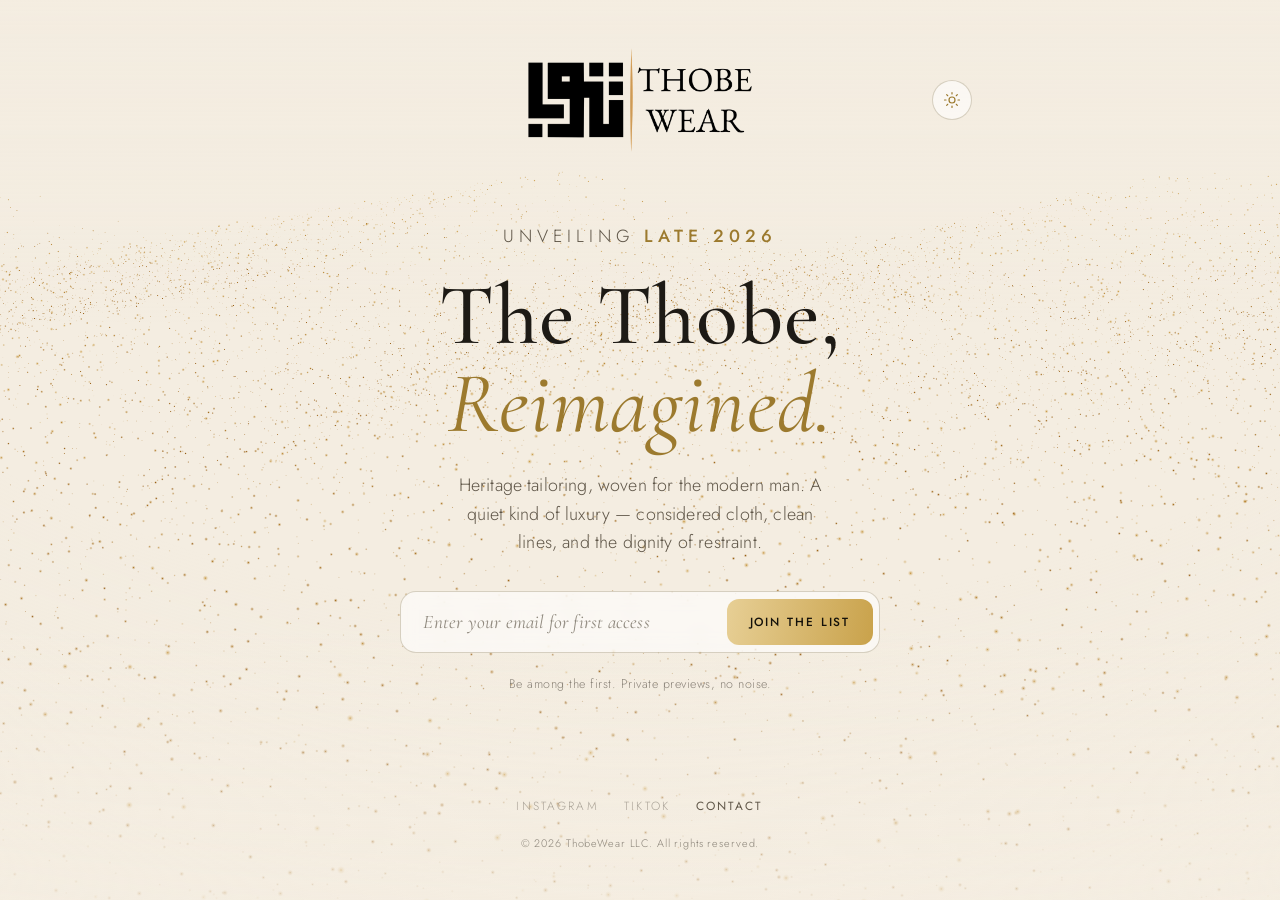
==== index.html @ e3afbf92 "Replace mailto Contact with in-page contact modal Contact now opens an on-site <dialog> (native focu" ====
<!DOCTYPE html>
<html lang="en">
<head>
  <meta charset="UTF-8" />
  <meta name="viewport" content="width=device-width, initial-scale=1.0" />
  <meta name="theme-color" content="#0a0a0a" />

  <title>ThobeWear — Modern Heritage, Tailored in Silence</title>
  <meta name="description" content="ThobeWear is a luxury modest-menswear house redefining the thobe. A new standard in quiet luxury arrives soon. Join the private list." />

  <!-- Open Graph / social preview -->
  <meta property="og:type" content="website" />
  <meta property="og:title" content="ThobeWear — Coming Soon" />
  <meta property="og:description" content="Luxury redefined for the modern man. The thobe, reimagined. Join the private list." />
  <meta property="og:image" content="og-image.jpg" />
  <meta name="twitter:card" content="summary_large_image" />

  <link rel="icon" type="image/png" href="assets/favicon.png?v=3" />

  <link rel="preconnect" href="https://fonts.googleapis.com" />
  <link rel="preconnect" href="https://fonts.gstatic.com" crossorigin />
  <link href="https://fonts.googleapis.com/css2?family=Cormorant+Garamond:ital,wght@0,400;0,500;0,600;1,400&family=Jost:wght@300;400;500&display=swap" rel="stylesheet" />

  <link rel="stylesheet" href="styles.css?v=25" />

  <!-- Set theme before first paint to avoid a flash of the wrong mode -->
  <script>
    (function () {
      try {
        var t = localStorage.getItem("tw_theme");
        if (!t) t = window.matchMedia("(prefers-color-scheme: light)").matches ? "light" : "dark";
        document.documentElement.setAttribute("data-theme", t);
      } catch (e) {
        document.documentElement.setAttribute("data-theme", "dark");
      }
    })();
  </script>

  <!-- Three.js, vendored locally (no third-party CDN dependency) -->
  <script type="importmap">
    {
      "imports": {
        "three": "./assets/three.module.js"
      }
    }
  </script>
</head>
<body>
  <!-- Animated Three.js backdrop -->
  <canvas id="scene" aria-hidden="true"></canvas>
  <div class="vignette" aria-hidden="true"></div>

  <main class="stage">
    <header class="topbar">
      <div class="brand">
        <!-- Logo image swaps with theme; a masked sheen sweeps across it.
             Falls back to the text lockup until the PNGs are in /assets -->
        <span class="brand__logo-wrap">
          <img
            class="brand__logo"
            id="brandLogo"
            src="assets/logo-dark.png"
            alt="ThobeWear"
            onerror="this.classList.add('is-missing'); this.closest('.brand__logo-wrap').classList.add('is-missing'); document.getElementById('brandText').classList.add('is-shown');"
          />
        </span>
        <span class="brand__text" id="brandText">
          <span class="brand__mark">TW</span>
          <span class="brand__name">ThobeWear</span>
        </span>
      </div>

      <button class="theme-toggle" id="themeToggle" type="button"
              aria-label="Switch between light and dark mode" title="Toggle theme">
        <!-- moon (shown in dark mode) -->
        <svg class="icon-moon" width="18" height="18" viewBox="0 0 24 24" fill="none"
             stroke="currentColor" stroke-width="1.6" stroke-linecap="round" stroke-linejoin="round" aria-hidden="true">
          <path d="M21 12.8A9 9 0 1 1 11.2 3a7 7 0 0 0 9.8 9.8z" />
        </svg>
        <!-- sun (shown in light mode) -->
        <svg class="icon-sun" width="18" height="18" viewBox="0 0 24 24" fill="none"
             stroke="currentColor" stroke-width="1.6" stroke-linecap="round" stroke-linejoin="round" aria-hidden="true">
          <circle cx="12" cy="12" r="4" />
          <path d="M12 2v2M12 20v2M4.9 4.9l1.4 1.4M17.7 17.7l1.4 1.4M2 12h2M20 12h2M4.9 19.1l1.4-1.4M17.7 6.3l1.4-1.4" />
        </svg>
      </button>
    </header>

    <section class="hero">
      <p class="eyebrow">Unveiling <span class="glare-text">Late 2026</span></p>

      <h1 class="headline">
        The Thobe,<br />
        <em class="glare-text">Reimagined.</em>
      </h1>

      <p class="subhead">
        Heritage tailoring, woven for the modern man. A quiet kind of luxury —
        considered cloth, clean lines, and the dignity of restraint.
      </p>

      <!-- Pre-launch signup -->
      <form class="signup" id="signup" novalidate>
        <label class="visually-hidden" for="email">Email address</label>
        <input
          id="email"
          name="email"
          type="email"
          inputmode="email"
          autocomplete="email"
          placeholder="Enter your email for first access"
          required
        />
        <!-- Honeypot: hidden from people, irresistible to bots. If filled,
             the submit is treated as spam and never reaches Kit. -->
        <div class="hp" aria-hidden="true">
          <label for="company">Company</label>
          <input id="company" name="company" type="text" tabindex="-1" autocomplete="off" />
        </div>
        <button type="submit">
          <span>Join the List</span>
        </button>
      </form>
      <p class="signup__note" id="formNote" role="status">
        Be among the first. Private previews, no noise.
      </p>
    </section>

    <footer class="footer">
      <nav class="social" aria-label="Social links">
        <!-- Inert until the accounts exist. To activate, swap each <span>
             for: <a href="https://instagram.com/HANDLE" target="_blank" rel="noopener">Instagram</a> -->
        <span class="social-soon" title="Coming soon">Instagram</span>
        <span class="social-soon" title="Coming soon">TikTok</span>
        <button type="button" class="social-link" id="contactOpen">Contact</button>
      </nav>
      <p class="copy">© <span data-year>2026</span> ThobeWear LLC. All rights reserved.</p>
    </footer>
  </main>

  <!-- Contact dialog: native <dialog> = built-in focus trap + ESC to close.
       Submits via JS (no redirect); stays on the page. -->
  <dialog id="contactDialog" class="modal" aria-labelledby="contactTitle">
    <button type="button" class="modal__close" id="contactClose" aria-label="Close">&times;</button>

    <form id="contactForm" class="modal__panel" novalidate>
      <h2 id="contactTitle" class="modal__title">Get in touch</h2>
      <p class="modal__sub">Questions, press, partnerships — tell us what's on your mind and we'll reply by email.</p>

      <label class="field">
        <span class="field__label">Full name</span>
        <input id="cName" name="name" type="text" autocomplete="name" required />
      </label>
      <label class="field">
        <span class="field__label">Email</span>
        <input id="cEmail" name="email" type="email" inputmode="email" autocomplete="email" required />
      </label>
      <label class="field">
        <span class="field__label">Message</span>
        <textarea id="cMessage" name="message" rows="4" required></textarea>
      </label>

      <!-- Honeypot: hidden from people, filled by bots -> dropped. -->
      <div class="hp" aria-hidden="true">
        <label for="cCompany">Company</label>
        <input id="cCompany" name="company" type="text" tabindex="-1" autocomplete="off" />
      </div>

      <p class="modal__note" id="contactNote" role="status"></p>

      <div class="modal__actions">
        <button type="button" class="btn-ghost" id="contactCancel">Cancel</button>
        <button type="submit" class="btn-gold" id="contactSubmit">Send message</button>
      </div>
    </form>

    <div class="modal__done" id="contactDone" hidden>
      <span class="signup-done__check" aria-hidden="true">
        <svg viewBox="0 0 24 24" fill="none" stroke="currentColor"
             stroke-width="3" stroke-linecap="round" stroke-linejoin="round">
          <path d="M20 6L9 17l-5-5" />
        </svg>
      </span>
      <p class="modal__title">Message sent.</p>
      <p class="modal__sub">Thank you for reaching out. We'll be in touch by email soon.</p>
      <div class="modal__actions modal__actions--center">
        <button type="button" class="btn-gold" id="contactDoneClose">Close</button>
      </div>
    </div>
  </dialog>

  <script type="module" src="main.js?v=25"></script>
</body>
</html>
---- styles.css ----
/* =========================================================
   ThobeWear — Pre-Launch Landing
   Design language: quiet luxury, modest heritage
   Now with light + dark modes (data-theme on <html>)
   --------------------------------------------------------- */

:root {
  /* Brand constants (same gold in both themes) */
  --champagne:    #c9a24b;   /* signature gold */
  --champagne-2:  #e7cf95;   /* gold highlight */
  --champagne-deep:#9c7a2e;  /* deep gold (for light-bg contrast) */

  --maxw: 760px;
  --ease: cubic-bezier(0.22, 1, 0.36, 1);
  --shine-duration: 6s;   /* shared by the logo + "Reimagined" glares */
}

/* ---- DARK theme (default, luxury ground) ---------------- */
:root[data-theme="dark"] {
  --bg:        #0a0a0b;
  --bg-three:  0x0a0a0b;                 /* hex int for Three.js fog */
  --surface:   rgba(20, 20, 22, 0.55);
  --border:    rgba(203, 185, 163, 0.22);
  --border-strong: rgba(201, 162, 75, 0.6);
  --text:      #f5efe6;
  --text-soft: #cbb9a3;
  --muted:     #8a8378;
  --accent:    var(--champagne);
  --accent-2:  var(--champagne-2);
  --logo-mask: url("assets/logo-dark.png");
  --glare-hi:  #fff6df;   /* white-gold highlight pops on black */
}

/* ---- LIGHT theme (warm gallery ivory) ------------------- */
:root[data-theme="light"] {
  --bg:        #f4ede1;
  --bg-three:  0xf4ede1;
  --surface:   rgba(255, 255, 255, 0.6);
  --border:    rgba(120, 100, 60, 0.28);
  --border-strong: rgba(156, 122, 46, 0.65);
  --text:      #1d1a15;
  --text-soft: #5f5648;
  --muted:     #8a8378;
  --accent:    var(--champagne-deep);
  --accent-2:  var(--champagne);
  --logo-mask: url("assets/logo-light.png");
  --glare-hi:  #e8c25c;   /* bright gold (not white) stays legible on cream */
}

* { box-sizing: border-box; margin: 0; padding: 0; }

html { -webkit-text-size-adjust: 100%; }

body {
  min-height: 100svh;
  background: var(--bg);
  color: var(--text);
  font-family: "Jost", system-ui, -apple-system, sans-serif;
  font-weight: 300;
  line-height: 1.6;
  letter-spacing: 0.01em;
  overflow-x: hidden;
  -webkit-font-smoothing: antialiased;
  text-rendering: optimizeLegibility;
  transition: background-color 0.6s var(--ease), color 0.6s var(--ease);
}

/* --- Three.js canvas + vignette ------------------------- */
#scene {
  position: fixed;
  inset: 0;
  width: 100%;
  height: 100%;
  z-index: 0;
  display: block;
}

.vignette {
  position: fixed;
  inset: 0;
  z-index: 1;
  pointer-events: none;
  transition: opacity 0.6s var(--ease);
}
:root[data-theme="dark"] .vignette {
  background:
    radial-gradient(120% 90% at 50% 18%, transparent 35%, rgba(10,10,11,0.55) 78%, rgba(10,10,11,0.92) 100%),
    linear-gradient(180deg, rgba(10,10,11,0.35) 0%, transparent 30%, transparent 60%, rgba(10,10,11,0.85) 100%);
}
:root[data-theme="light"] .vignette {
  background:
    radial-gradient(125% 95% at 50% 16%, transparent 55%, rgba(244,237,225,0.32) 85%, rgba(244,237,225,0.7) 100%),
    linear-gradient(180deg, rgba(244,237,225,0.28) 0%, transparent 36%, transparent 70%, rgba(244,237,225,0.62) 100%);
}

/* --- Layout --------------------------------------------- */
.stage {
  position: relative;
  z-index: 2;
  min-height: 100svh;
  max-width: var(--maxw);
  margin: 0 auto;
  padding: clamp(1.75rem, 5vw, 3rem);
  display: flex;
  flex-direction: column;
  text-align: center;
}

/* --- Top bar (brand + theme toggle) --------------------- */
/* 3-column grid keeps the logo centered while the toggle stays right */
.topbar {
  display: grid;
  grid-template-columns: 1fr auto 1fr;
  align-items: center;
  gap: 1rem;
  animation: rise 1s var(--ease) both;
}

.brand {
  grid-column: 2;
  justify-self: center;
  display: flex;
  align-items: center;
  gap: 0.7rem;
  min-height: 96px;
}
.brand__logo-wrap {
  position: relative;
  display: inline-block;
  line-height: 0;
}
.brand__logo {
  height: clamp(74px, 11vw, 104px);
  width: auto;
  max-width: 340px;
  object-fit: contain;
  display: block;
}
.brand__logo.is-missing { display: none; }
.brand__logo-wrap.is-missing::after { display: none; }

/* metallic sheen that periodically sweeps across the logo artwork.
   Dark mode: white artwork → a GOLD band with multiply reads as a
   gold shimmer travelling across the wordmark. */
.brand__logo-wrap::after {
  content: "";
  position: absolute;
  inset: 0;
  pointer-events: none;
  background: linear-gradient(
    90deg,
    transparent 36%,
    rgba(176, 132, 40, 0.92) 50%,
    transparent 64%
  );
  background-size: 300% 100%;
  background-repeat: no-repeat;
  -webkit-mask: var(--logo-mask) center / contain no-repeat;
          mask: var(--logo-mask) center / contain no-repeat;
  mix-blend-mode: multiply;
  will-change: background-position;
  animation: glare var(--shine-duration) linear infinite;
}
/* Light mode: black artwork → a warm gold band with screen lifts a
   golden streak out of the dark wordmark. */
:root[data-theme="light"] .brand__logo-wrap::after {
  background: linear-gradient(
    90deg,
    transparent 38%,
    rgba(231, 207, 149, 0.95) 50%,
    transparent 62%
  );
  background-size: 300% 100%;
  background-repeat: no-repeat;
  mix-blend-mode: screen;
}

/* ONE keyframe drives both glares. Identical geometry (300% size, 90deg,
   band centred at 50%) means the highlight crosses each element's centre
   at the exact same fraction of the cycle — synced on every device. */
@keyframes glare {
  0%        { background-position: 150% 50%; }
  88%, 100% { background-position: 0% 50%; }
}

.brand__text { display: none; align-items: center; gap: 0.7rem; }
.brand__text.is-shown { display: flex; }
.brand__mark {
  display: grid;
  place-items: center;
  width: 38px;
  height: 38px;
  border: 1px solid var(--accent);
  color: var(--accent);
  font-family: "Cormorant Garamond", serif;
  font-weight: 600;
  font-size: 1rem;
  letter-spacing: 0.05em;
}
.brand__name {
  font-family: "Jost", sans-serif;
  font-weight: 400;
  letter-spacing: 0.42em;
  text-transform: uppercase;
  font-size: 0.82rem;
  color: var(--text);
  padding-left: 0.42em;
}

/* --- Theme toggle --------------------------------------- */
.theme-toggle {
  grid-column: 3;
  justify-self: end;
  flex: none;
  display: grid;
  place-items: center;
  width: 40px;
  height: 40px;
  border-radius: 50%;
  cursor: pointer;
  color: var(--accent);
  background: var(--surface);
  border: 1px solid var(--border);
  backdrop-filter: blur(8px);
  -webkit-backdrop-filter: blur(8px);
  transition: color 0.3s var(--ease), border-color 0.3s var(--ease), transform 0.3s var(--ease);
}
.theme-toggle:hover { border-color: var(--border-strong); transform: rotate(12deg); }
.theme-toggle svg { display: block; }
/* show the icon that represents the *current* mode */
:root[data-theme="dark"]  .theme-toggle .icon-sun  { display: none; }
:root[data-theme="light"] .theme-toggle .icon-moon { display: none; }

/* --- Hero ----------------------------------------------- */
.hero {
  flex: 1;
  display: flex;
  flex-direction: column;
  align-items: center;
  justify-content: center;
  gap: 1.4rem;
  padding: 3rem 0;
}

.eyebrow {
  font-size: clamp(0.9rem, 2.1vw, 1.1rem);
  letter-spacing: 0.28em;
  text-transform: uppercase;
  color: var(--text-soft);
  animation: rise 1s var(--ease) 0.1s both;
}
.eyebrow .glare-text { letter-spacing: inherit; font-weight: 500; }

.headline {
  font-family: "Cormorant Garamond", serif;
  font-weight: 500;
  font-size: clamp(2.9rem, 11vw, 5.4rem);
  line-height: 1.02;
  letter-spacing: 0.01em;
  animation: rise 1.1s var(--ease) 0.2s both;
}
.headline em {
  font-style: italic;
  font-weight: 400;
}

/* Reusable gold glare for text. Shares the same @keyframes glare, duration
   and rhythm as the logo, so every glare on the page sweeps in unison.
   A 90deg gradient with uniform gold ends tiles seamlessly; background-size
   300% means one tile is a 150% shift, so the loop never jumps. */
.glare-text {
  display: inline-block;   /* clean box so the tiled gradient seams align */
  /* background-clip:text masks the glyphs to this box; the tight headline
     line-height would otherwise crop italic descenders (the "g" in
     "Reimagined."). Pad the box down and pull it back with a negative margin
     so descenders are painted in full without shifting the layout. */
  padding-bottom: 0.14em;
  margin-bottom: -0.14em;
  background: linear-gradient(
    90deg,
    var(--accent) 0%,
    var(--accent) 43%,
    var(--glare-hi) 50%,
    var(--accent-2) 54%,
    var(--accent) 61%,
    var(--accent) 100%
  );
  background-size: 300% auto;
  -webkit-background-clip: text;
  background-clip: text;
  color: transparent;
  will-change: background-position;
  animation: glare var(--shine-duration) linear infinite;
}

.subhead {
  max-width: 38ch;
  color: var(--text-soft);
  font-size: clamp(1rem, 2.4vw, 1.12rem);
  font-weight: 300;
  animation: rise 1.1s var(--ease) 0.32s both;
}

/* --- Signup form ---------------------------------------- */
.signup {
  margin-top: 0.75rem;
  display: flex;
  gap: 0.5rem;
  width: min(100%, 480px);
  background: var(--surface);
  border: 1px solid var(--border);
  border-radius: 16px;
  padding: 0.4rem;
  backdrop-filter: blur(8px);
  -webkit-backdrop-filter: blur(8px);
  animation: rise 1.1s var(--ease) 0.44s both;
  transition: border-color 0.4s var(--ease), background-color 0.6s var(--ease);
}
.signup:focus-within { border-color: var(--border-strong); }
.signup[hidden] { display: none; } /* class display would otherwise win over [hidden] */

.signup input {
  flex: 1;
  min-width: 0;
  background: transparent;
  border: none;
  outline: none;
  color: var(--text);
  /* softer, less geometric than the body sans — easier on the eyes */
  font-family: "Cormorant Garamond", Georgia, serif;
  font-size: 1.2rem;
  font-weight: 500;
  letter-spacing: 0.01em;
  padding: 0.7rem 1rem;
}
.signup input::placeholder {
  color: var(--muted);
  font-style: italic;
  font-weight: 400;
  opacity: 0.95;
}

.signup button {
  flex: none;
  cursor: pointer;
  border: none;
  border-radius: 12px;
  padding: 0.75rem 1.4rem;
  font-family: "Jost", sans-serif;
  font-weight: 500;
  font-size: 0.74rem;
  letter-spacing: 0.16em;
  text-transform: uppercase;
  color: #14110a;
  background: linear-gradient(100deg, var(--champagne-2), var(--champagne));
  transition: transform 0.3s var(--ease), filter 0.3s var(--ease);
}
.signup button:hover { filter: brightness(1.08); transform: translateY(-1px); }
.signup button:active { transform: translateY(0); }
.signup button:disabled,
.signup input:disabled { opacity: 0.6; cursor: default; pointer-events: none; }

/* Honeypot field: removed from view + the layout, but still in the DOM so
   bots fill it. Not display:none (some bots skip those) — pushed off-screen. */
.hp {
  position: absolute;
  left: -9999px;
  width: 1px;
  height: 1px;
  overflow: hidden;
}
.signup.is-done button { background: var(--text-soft); }

.signup__note {
  font-size: 0.78rem;
  letter-spacing: 0.04em;
  color: var(--muted);
  animation: rise 1.1s var(--ease) 0.54s both;
  min-height: 1.2em;
}
.signup__note.is-success { color: var(--accent); }
.signup__note.is-error   { color: #c9683f; }

/* Prominent post-signup confirmation (replaces the form on success) */
.signup-done {
  width: min(100%, 480px);
  margin-top: 0.75rem;
  display: flex;
  flex-direction: column;
  align-items: center;
  text-align: center;
  gap: 0.7rem;
  padding: 1.7rem 1.5rem;
  background: var(--surface);
  border: 1px solid var(--border-strong);
  border-radius: 16px;
  backdrop-filter: blur(8px);
  -webkit-backdrop-filter: blur(8px);
  box-shadow: 0 18px 50px -28px rgba(201, 162, 75, 0.55);
  animation: doneIn 0.7s var(--ease) both;
}
.signup-done[hidden] { display: none; }
.signup-done__check {
  display: grid;
  place-items: center;
  width: 56px;
  height: 56px;
  border-radius: 50%;
  color: #14110a;
  background: linear-gradient(100deg, var(--champagne-2), var(--champagne));
  box-shadow: 0 0 0 7px rgba(201, 162, 75, 0.16);
  animation: checkPop 0.5s var(--ease) 0.18s both;
}
.signup-done__check svg { width: 30px; height: 30px; }
.signup-done__title {
  font-family: "Cormorant Garamond", Georgia, serif;
  font-size: 1.7rem;
  font-weight: 600;
  letter-spacing: 0.01em;
  color: var(--text);
}
.signup-done__sub {
  font-size: 0.82rem;
  letter-spacing: 0.03em;
  line-height: 1.55;
  color: var(--muted);
  max-width: 40ch;
}
@keyframes doneIn {
  from { opacity: 0; transform: translateY(10px) scale(0.985); }
  to   { opacity: 1; transform: none; }
}
@keyframes checkPop {
  0%   { opacity: 0; transform: scale(0.4); }
  60%  { transform: scale(1.12); }
  100% { opacity: 1; transform: scale(1); }
}
@media (prefers-reduced-motion: reduce) {
  .signup-done, .signup-done__check { animation: none; }
}

/* Subtle "return home" link on the confirmation page */
.backlink {
  margin-top: 0.4rem;
  font-family: "Jost", sans-serif;
  font-size: 0.72rem;
  letter-spacing: 0.16em;
  text-transform: uppercase;
  color: var(--muted);
  text-decoration: none;
  border-bottom: 1px solid transparent;
  padding-bottom: 2px;
  transition: color 0.3s var(--ease), border-color 0.3s var(--ease);
  animation: rise 1.1s var(--ease) 0.4s both;
}
.backlink:hover { color: var(--accent); border-color: var(--accent); }

/* --- Footer --------------------------------------------- */
.footer {
  display: flex;
  flex-direction: column;
  align-items: center;
  gap: 1rem;
  padding-top: 2rem;
  animation: rise 1.1s var(--ease) 0.66s both;
}
.countdown {
  font-family: "Cormorant Garamond", serif;
  font-size: 1.05rem;
  letter-spacing: 0.06em;
  color: var(--text-soft);
}
.countdown b { color: var(--accent); font-weight: 600; }

.social { display: flex; gap: 1.6rem; }
.social a,
.social .social-link {
  color: var(--text-soft);
  text-decoration: none;
  font-size: 0.74rem;
  letter-spacing: 0.18em;
  text-transform: uppercase;
  position: relative;
  padding-bottom: 3px;
  transition: color 0.3s var(--ease);
  /* button reset so .social-link matches the anchors exactly */
  font-family: inherit;
  background: none;
  border: 0;
  cursor: pointer;
  line-height: inherit;
}
.social a::after,
.social .social-link::after {
  content: "";
  position: absolute;
  left: 0; bottom: 0;
  width: 0; height: 1px;
  background: var(--accent);
  transition: width 0.35s var(--ease);
}
.social a:hover,
.social .social-link:hover { color: var(--text); }
.social a:hover::after,
.social .social-link:hover::after { width: 100%; }

/* inert placeholders for not-yet-created accounts */
.social-soon {
  color: var(--muted);
  font-size: 0.74rem;
  letter-spacing: 0.18em;
  text-transform: uppercase;
  cursor: default;
  opacity: 0.7;
}

/* --- Contact modal -------------------------------------- */
.modal {
  /* Center reliably across browsers (don't rely on the UA dialog centering). */
  position: fixed;
  top: 50%;
  left: 50%;
  transform: translate(-50%, -50%);
  margin: 0;
  width: min(92vw, 460px);
  max-height: 90vh;
  overflow: auto;
  border: 1px solid var(--border-strong);
  border-radius: 18px;
  padding: 0;
  background: var(--surface);
  color: var(--text);
  backdrop-filter: blur(14px);
  -webkit-backdrop-filter: blur(14px);
  box-shadow: 0 30px 80px -32px rgba(0, 0, 0, 0.7);
}
.modal::backdrop {
  background: rgba(8, 8, 10, 0.62);
  backdrop-filter: blur(3px);
  -webkit-backdrop-filter: blur(3px);
}
.modal[open] { animation: modalIn 0.35s var(--ease) both; }
@keyframes modalIn {
  from { opacity: 0; transform: translate(-50%, -50%) translateY(12px) scale(0.98); }
  to   { opacity: 1; transform: translate(-50%, -50%); }
}

.modal__panel,
.modal__done { padding: 1.8rem 1.6rem; }
.modal__done {
  display: flex;
  flex-direction: column;
  align-items: center;
  text-align: center;
  gap: 0.6rem;
}
.modal__done[hidden] { display: none; }

.modal__title {
  font-family: "Cormorant Garamond", Georgia, serif;
  font-size: 1.7rem;
  font-weight: 600;
  letter-spacing: 0.01em;
  margin: 0 0 0.3rem;
}
.modal__sub {
  font-size: 0.84rem;
  line-height: 1.5;
  color: var(--muted);
  margin: 0 0 1.2rem;
}
.modal__done .modal__sub { margin-bottom: 0.4rem; }

.field { display: block; margin-bottom: 0.9rem; }
.field__label {
  display: block;
  font-family: "Jost", sans-serif;
  font-size: 0.66rem;
  letter-spacing: 0.16em;
  text-transform: uppercase;
  color: var(--text-soft);
  margin-bottom: 0.35rem;
}
.field input,
.field textarea {
  width: 100%;
  box-sizing: border-box;
  background: rgba(255, 255, 255, 0.04);
  border: 1px solid var(--border);
  border-radius: 10px;
  color: var(--text);
  font-family: "Cormorant Garamond", Georgia, serif;
  font-size: 1.05rem;
  padding: 0.6rem 0.75rem;
  outline: none;
  transition: border-color 0.25s var(--ease);
}
:root[data-theme="light"] .field input,
:root[data-theme="light"] .field textarea { background: rgba(0, 0, 0, 0.03); }
.field input:focus,
.field textarea:focus { border-color: var(--border-strong); }
.field textarea { resize: vertical; min-height: 5rem; }

.modal__note {
  min-height: 1.1em;
  margin: 0 0 0.6rem;
  font-size: 0.78rem;
  letter-spacing: 0.02em;
  color: var(--muted);
}
.modal__note.is-error { color: #c9683f; }

.modal__actions {
  display: flex;
  justify-content: flex-end;
  gap: 0.6rem;
  margin-top: 0.4rem;
}
.modal__actions--center { justify-content: center; margin-top: 0.8rem; }

.btn-gold,
.btn-ghost {
  font-family: "Jost", sans-serif;
  font-weight: 500;
  font-size: 0.72rem;
  letter-spacing: 0.16em;
  text-transform: uppercase;
  border-radius: 11px;
  padding: 0.7rem 1.2rem;
  cursor: pointer;
  transition: filter 0.25s var(--ease), border-color 0.25s var(--ease), color 0.25s var(--ease);
}
.btn-gold {
  border: none;
  color: #14110a;
  background: linear-gradient(100deg, var(--champagne-2), var(--champagne));
}
.btn-gold:hover { filter: brightness(1.08); }
.btn-gold:disabled { opacity: 0.6; cursor: default; pointer-events: none; }
.btn-ghost {
  background: none;
  border: 1px solid var(--border);
  color: var(--text-soft);
}
.btn-ghost:hover { border-color: var(--border-strong); color: var(--text); }

.modal__close {
  position: absolute;
  top: 0.5rem;
  right: 0.7rem;
  z-index: 1;
  background: none;
  border: none;
  color: var(--muted);
  font-size: 1.5rem;
  line-height: 1;
  cursor: pointer;
  padding: 0.2rem 0.4rem;
  transition: color 0.25s var(--ease);
}
.modal__close:hover { color: var(--text); }

.copy {
  font-size: 0.68rem;
  letter-spacing: 0.08em;
  color: var(--muted);
}

/* --- Custom cursor -------------------------------------- */
/* Hide the native cursor only when our custom one is active.
   Text fields keep a caret so typing still feels right. */
:root.cursor-on,
:root.cursor-on a,
:root.cursor-on button,
:root.cursor-on .theme-toggle { cursor: none; }
:root.cursor-on input { cursor: text; }

.cursor-dot,
.cursor-ring,
.cursor-glow {
  position: fixed;
  top: 0; left: 0;
  border-radius: 50%;
  pointer-events: none;
  opacity: 0;
  transition: opacity 0.35s var(--ease);
  will-change: transform;
}
:root.cursor-visible .cursor-dot,
:root.cursor-visible .cursor-ring { opacity: 1; }
:root.cursor-visible .cursor-glow { opacity: 1; }

.cursor-dot {
  z-index: 90;
  width: 6px; height: 6px;
  margin: 0;
  background: var(--accent);
  box-shadow: 0 0 8px rgba(201, 162, 75, 0.8);
}

.cursor-ring {
  z-index: 89;
  width: 34px; height: 34px;
  border: 1px solid var(--accent);
  background: transparent;
  transition: opacity 0.35s var(--ease),
              width 0.3s var(--ease), height 0.3s var(--ease),
              background-color 0.3s var(--ease), border-color 0.3s var(--ease);
}

/* soft gold pool that trails behind, lighting the field */
.cursor-glow {
  z-index: 1;
  width: 320px; height: 320px;
  background: radial-gradient(circle, rgba(201, 162, 75, 0.18), transparent 62%);
  mix-blend-mode: screen;
  filter: blur(6px);
}
:root[data-theme="light"] .cursor-glow {
  background: radial-gradient(circle, rgba(156, 122, 46, 0.20), transparent 62%);
  mix-blend-mode: multiply;
}

/* grow + fill the ring over interactive elements */
:root.cursor-hover .cursor-ring {
  width: 56px; height: 56px;
  background: rgba(201, 162, 75, 0.12);
  border-color: var(--accent-2);
}
:root.cursor-hover .cursor-dot { opacity: 0.4; }

/* press feedback */
:root.cursor-down .cursor-ring { width: 26px; height: 26px; }

/* --- Utilities ------------------------------------------ */
.visually-hidden {
  position: absolute;
  width: 1px; height: 1px;
  padding: 0; margin: -1px;
  overflow: hidden;
  clip: rect(0 0 0 0);
  white-space: nowrap;
  border: 0;
}

@keyframes rise {
  from { opacity: 0; transform: translateY(18px); }
  to   { opacity: 1; transform: translateY(0); }
}

@media (prefers-reduced-motion: reduce) {
  * { animation: none !important; }
}

@media (max-width: 540px) {
  .signup { flex-direction: column; }
  .signup button { padding: 0.85rem; }
}
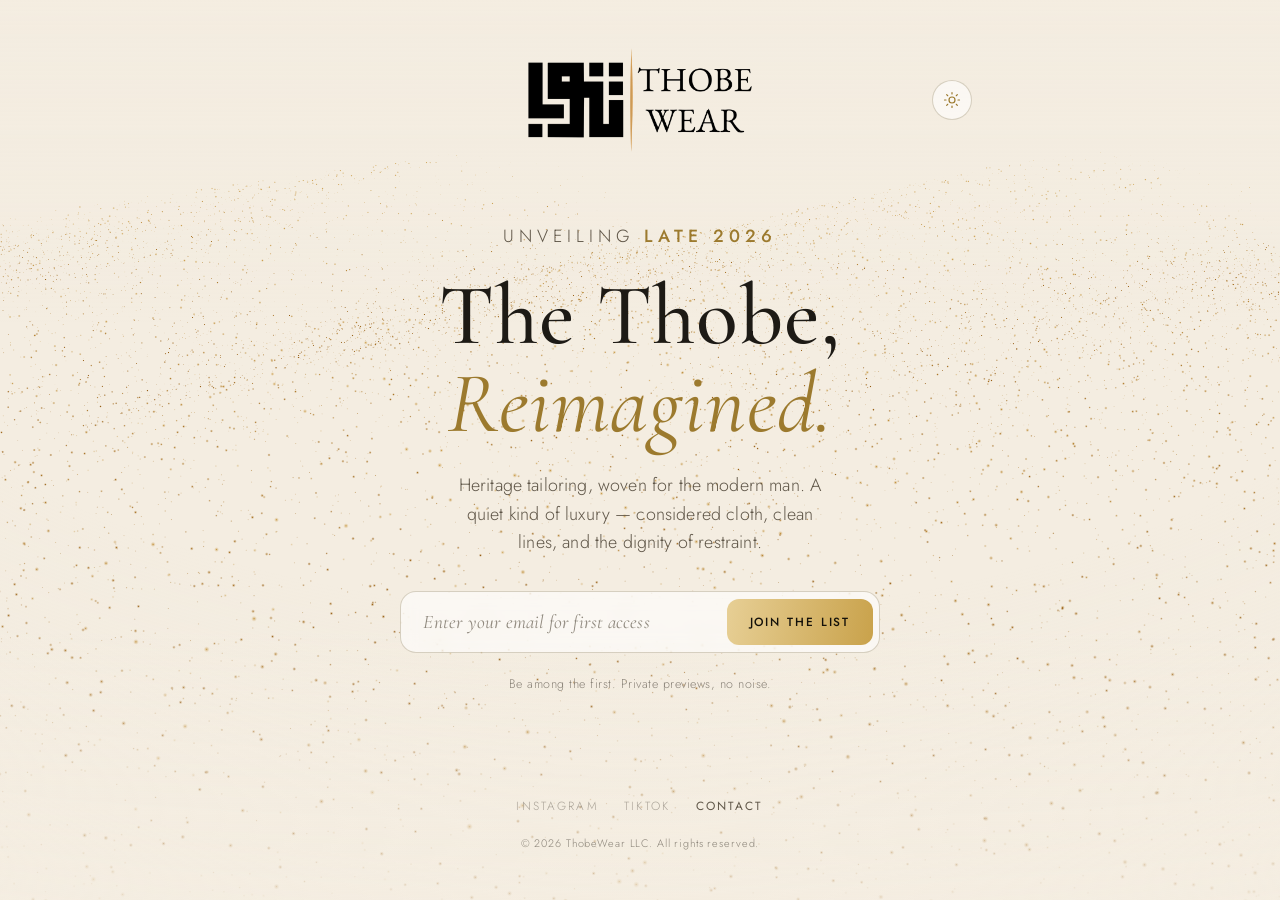
==== commit f9590098: "Wire contact form to Web3Forms Point CONTACT_ENDPOINT at Web3Forms with the account access key; incl" ====
--- a/index.html
+++ b/index.html
@@ -21,7 +21,7 @@
   <link rel="preconnect" href="https://fonts.gstatic.com" crossorigin />
   <link href="https://fonts.googleapis.com/css2?family=Cormorant+Garamond:ital,wght@0,400;0,500;0,600;1,400&family=Jost:wght@300;400;500&display=swap" rel="stylesheet" />
 
-  <link rel="stylesheet" href="styles.css?v=25" />
+  <link rel="stylesheet" href="styles.css?v=26" />
 
   <!-- Set theme before first paint to avoid a flash of the wrong mode -->
   <script>
@@ -189,6 +189,6 @@
     </div>
   </dialog>
 
-  <script type="module" src="main.js?v=25"></script>
+  <script type="module" src="main.js?v=26"></script>
 </body>
 </html>
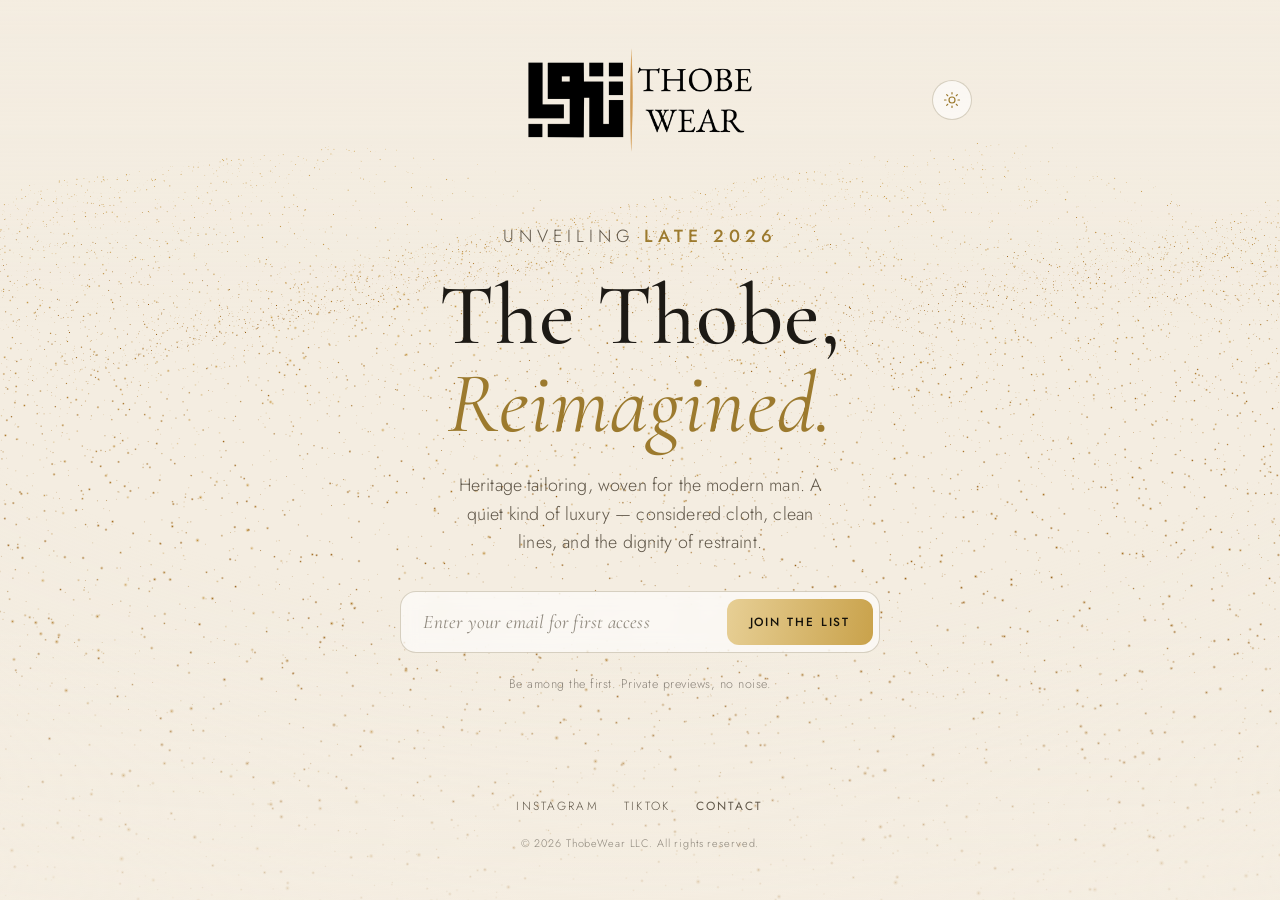
==== commit 51630be7: "Activate Instagram + TikTok links in footer Replace the inert social placeholders with live links to" ====
--- a/index.html
+++ b/index.html
@@ -21,7 +21,7 @@
   <link rel="preconnect" href="https://fonts.gstatic.com" crossorigin />
   <link href="https://fonts.googleapis.com/css2?family=Cormorant+Garamond:ital,wght@0,400;0,500;0,600;1,400&family=Jost:wght@300;400;500&display=swap" rel="stylesheet" />
 
-  <link rel="stylesheet" href="styles.css?v=26" />
+  <link rel="stylesheet" href="styles.css?v=27" />
 
   <!-- Set theme before first paint to avoid a flash of the wrong mode -->
   <script>
@@ -128,10 +128,8 @@
 
     <footer class="footer">
       <nav class="social" aria-label="Social links">
-        <!-- Inert until the accounts exist. To activate, swap each <span>
-             for: <a href="https://instagram.com/HANDLE" target="_blank" rel="noopener">Instagram</a> -->
-        <span class="social-soon" title="Coming soon">Instagram</span>
-        <span class="social-soon" title="Coming soon">TikTok</span>
+        <a href="https://www.instagram.com/thobewearofficial" target="_blank" rel="noopener">Instagram</a>
+        <a href="https://www.tiktok.com/@thobewearofficial" target="_blank" rel="noopener">TikTok</a>
         <button type="button" class="social-link" id="contactOpen">Contact</button>
       </nav>
       <p class="copy">© <span data-year>2026</span> ThobeWear LLC. All rights reserved.</p>
@@ -189,6 +187,6 @@
     </div>
   </dialog>
 
-  <script type="module" src="main.js?v=26"></script>
+  <script type="module" src="main.js?v=27"></script>
 </body>
 </html>
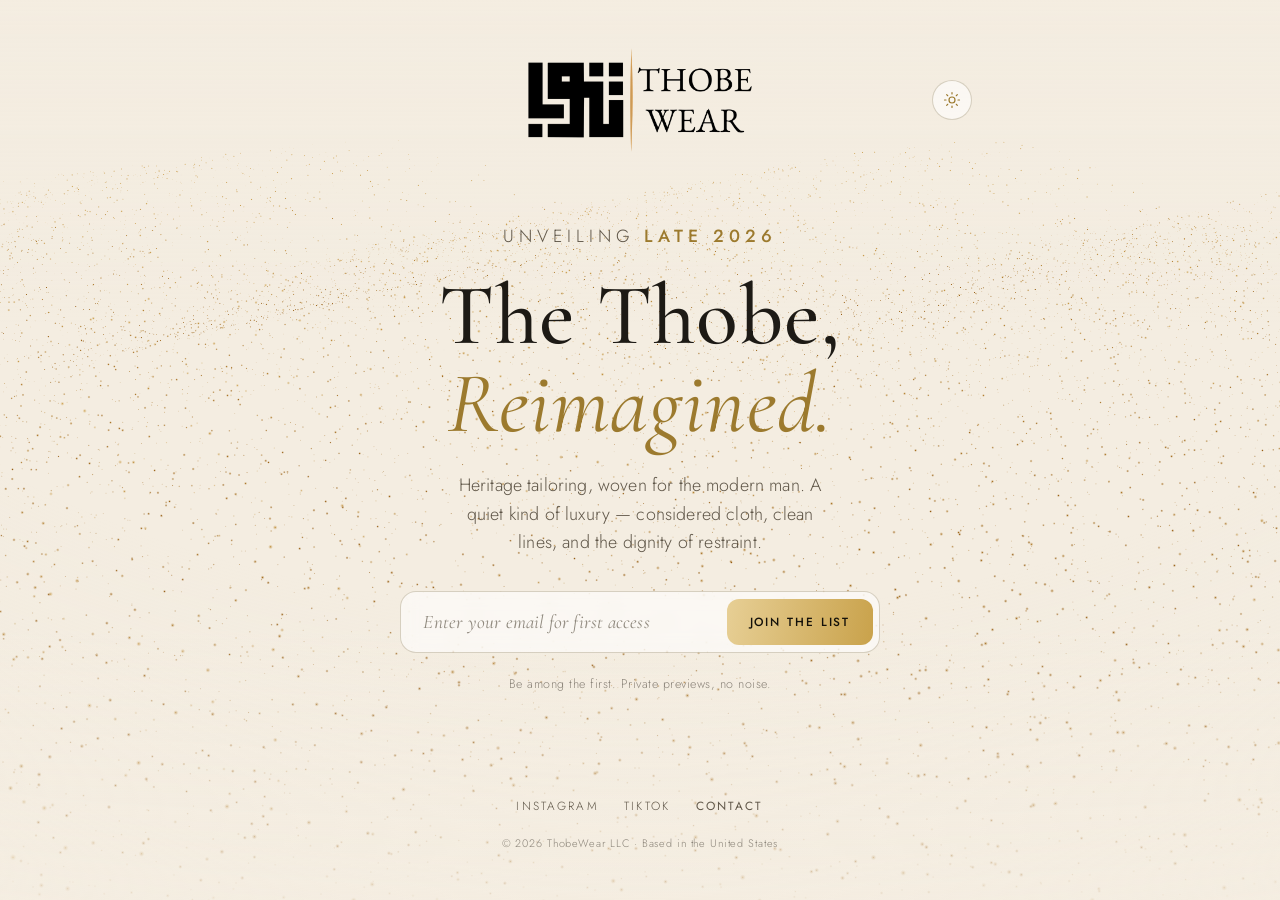
==== commit a3c40fdf: "Add "Based in the United States" to footer Note US provenance in the footer copyright line on both i" ====
--- a/index.html
+++ b/index.html
@@ -21,7 +21,7 @@
   <link rel="preconnect" href="https://fonts.gstatic.com" crossorigin />
   <link href="https://fonts.googleapis.com/css2?family=Cormorant+Garamond:ital,wght@0,400;0,500;0,600;1,400&family=Jost:wght@300;400;500&display=swap" rel="stylesheet" />
 
-  <link rel="stylesheet" href="styles.css?v=27" />
+  <link rel="stylesheet" href="styles.css?v=28" />
 
   <!-- Set theme before first paint to avoid a flash of the wrong mode -->
   <script>
@@ -132,7 +132,7 @@
         <a href="https://www.tiktok.com/@thobewearofficial" target="_blank" rel="noopener">TikTok</a>
         <button type="button" class="social-link" id="contactOpen">Contact</button>
       </nav>
-      <p class="copy">© <span data-year>2026</span> ThobeWear LLC. All rights reserved.</p>
+      <p class="copy">© <span data-year>2026</span> ThobeWear LLC &middot; Based in the United States</p>
     </footer>
   </main>
 
@@ -187,6 +187,6 @@
     </div>
   </dialog>
 
-  <script type="module" src="main.js?v=27"></script>
+  <script type="module" src="main.js?v=28"></script>
 </body>
 </html>
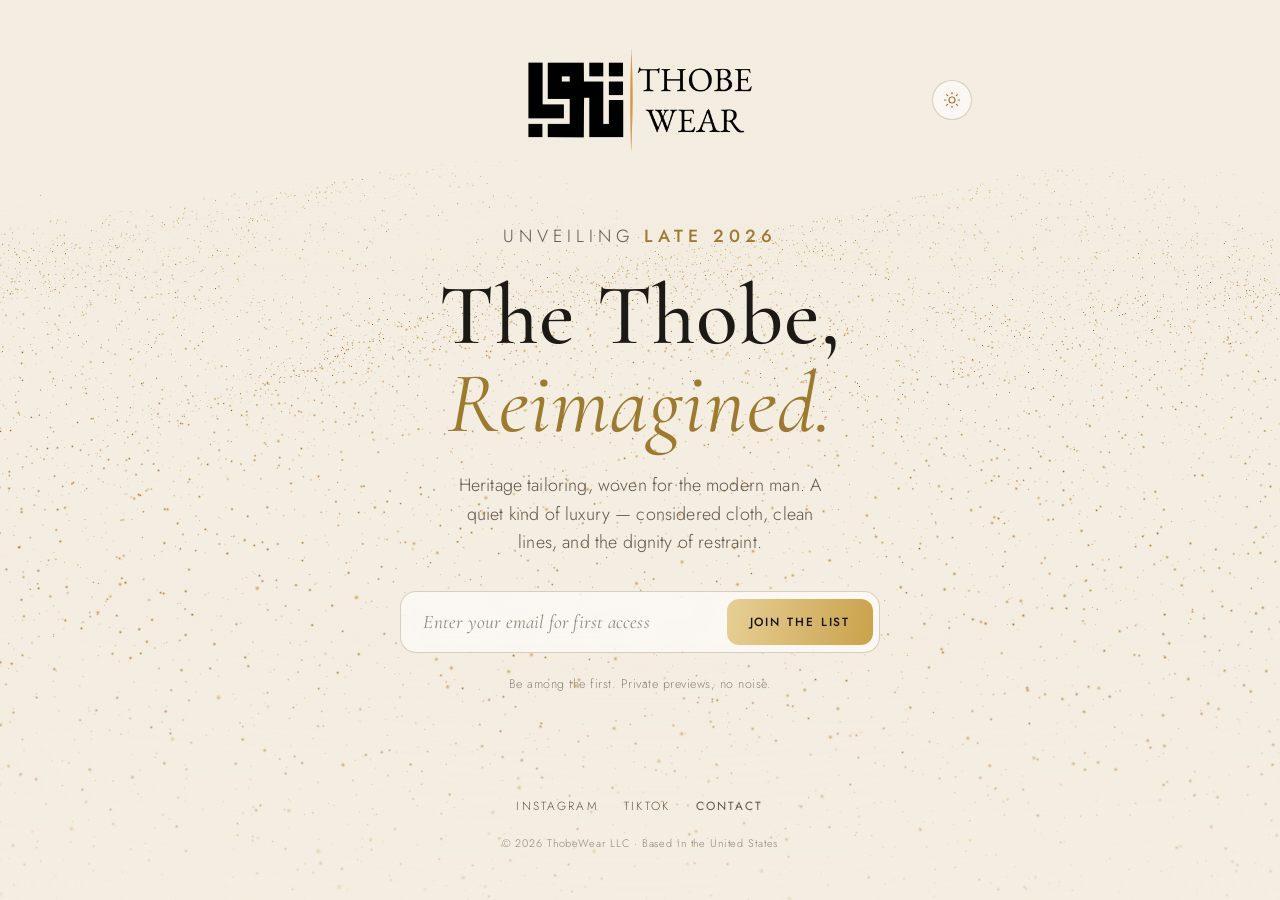
==== commit cbe2a085: "Add circular brand favicon + apple-touch-icon Replace the bare-emblem favicon with the circular bran" ====
--- a/index.html
+++ b/index.html
@@ -15,7 +15,9 @@
   <meta property="og:image" content="og-image.jpg" />
   <meta name="twitter:card" content="summary_large_image" />
 
-  <link rel="icon" type="image/png" href="assets/favicon.png?v=3" />
+  <link rel="icon" type="image/png" sizes="48x48" href="assets/favicon.png?v=4" />
+  <link rel="icon" type="image/png" sizes="32x32" href="assets/favicon-32.png?v=4" />
+  <link rel="apple-touch-icon" sizes="180x180" href="assets/apple-touch-icon.png?v=4" />
 
   <link rel="preconnect" href="https://fonts.googleapis.com" />
   <link rel="preconnect" href="https://fonts.gstatic.com" crossorigin />
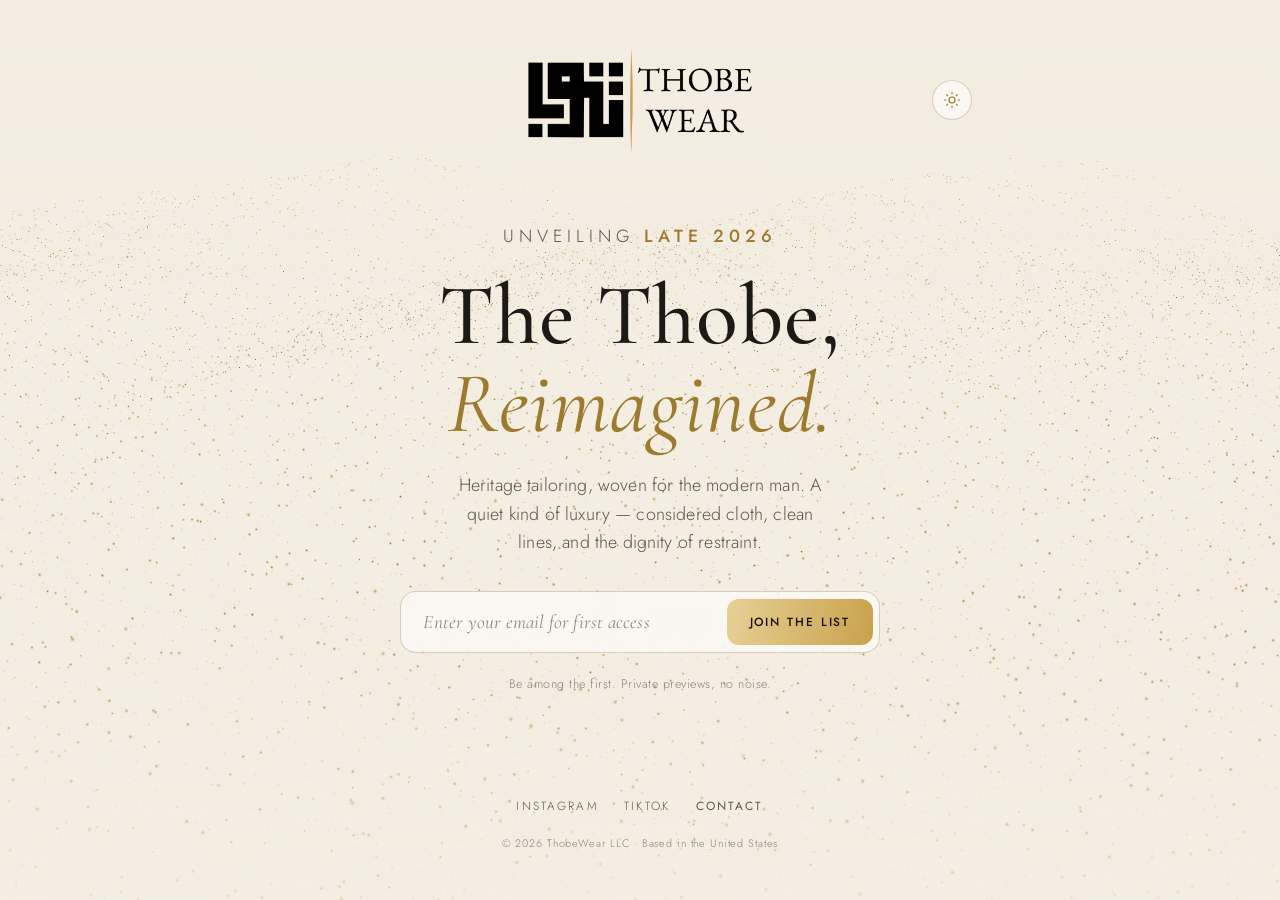
==== commit c36381f3: "Fix muddy contact modal in light mode The modal used the translucent --surface (60% white in light m" ====
--- a/index.html
+++ b/index.html
@@ -23,7 +23,7 @@
   <link rel="preconnect" href="https://fonts.gstatic.com" crossorigin />
   <link href="https://fonts.googleapis.com/css2?family=Cormorant+Garamond:ital,wght@0,400;0,500;0,600;1,400&family=Jost:wght@300;400;500&display=swap" rel="stylesheet" />
 
-  <link rel="stylesheet" href="styles.css?v=28" />
+  <link rel="stylesheet" href="styles.css?v=29" />
 
   <!-- Set theme before first paint to avoid a flash of the wrong mode -->
   <script>
@@ -189,6 +189,6 @@
     </div>
   </dialog>
 
-  <script type="module" src="main.js?v=28"></script>
+  <script type="module" src="main.js?v=29"></script>
 </body>
 </html>
--- a/styles.css
+++ b/styles.css
@@ -528,11 +528,14 @@
   border: 1px solid var(--border-strong);
   border-radius: 18px;
   padding: 0;
-  background: var(--surface);
+  /* Near-opaque (not the translucent --surface): the modal floats over a dark
+     dimming backdrop, so a see-through panel would look muddy gray. */
+  background: rgba(22, 22, 24, 0.97);
   color: var(--text);
-  backdrop-filter: blur(14px);
-  -webkit-backdrop-filter: blur(14px);
   box-shadow: 0 30px 80px -32px rgba(0, 0, 0, 0.7);
+}
+:root[data-theme="light"] .modal {
+  background: rgba(248, 244, 236, 0.98); /* warm near-solid cream */
 }
 .modal::backdrop {
   background: rgba(8, 8, 10, 0.62);
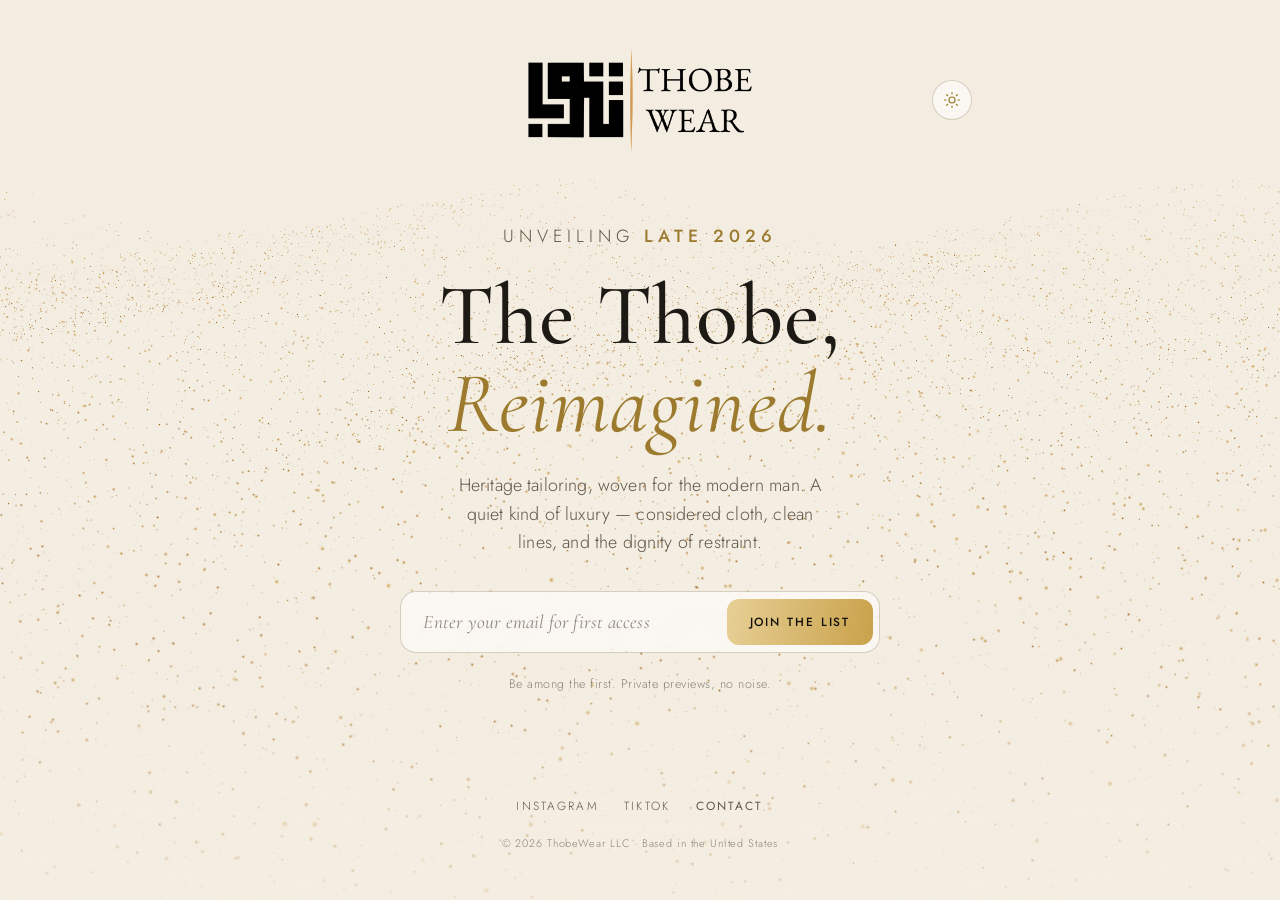
==== commit b8ec02f1: "Switch favicon to white background with black emblem Regenerate the favicon/apple-touch/512 icons wi" ====
--- a/index.html
+++ b/index.html
@@ -15,9 +15,9 @@
   <meta property="og:image" content="og-image.jpg" />
   <meta name="twitter:card" content="summary_large_image" />
 
-  <link rel="icon" type="image/png" sizes="48x48" href="assets/favicon.png?v=4" />
-  <link rel="icon" type="image/png" sizes="32x32" href="assets/favicon-32.png?v=4" />
-  <link rel="apple-touch-icon" sizes="180x180" href="assets/apple-touch-icon.png?v=4" />
+  <link rel="icon" type="image/png" sizes="48x48" href="assets/favicon.png?v=5" />
+  <link rel="icon" type="image/png" sizes="32x32" href="assets/favicon-32.png?v=5" />
+  <link rel="apple-touch-icon" sizes="180x180" href="assets/apple-touch-icon.png?v=5" />
 
   <link rel="preconnect" href="https://fonts.googleapis.com" />
   <link rel="preconnect" href="https://fonts.gstatic.com" crossorigin />
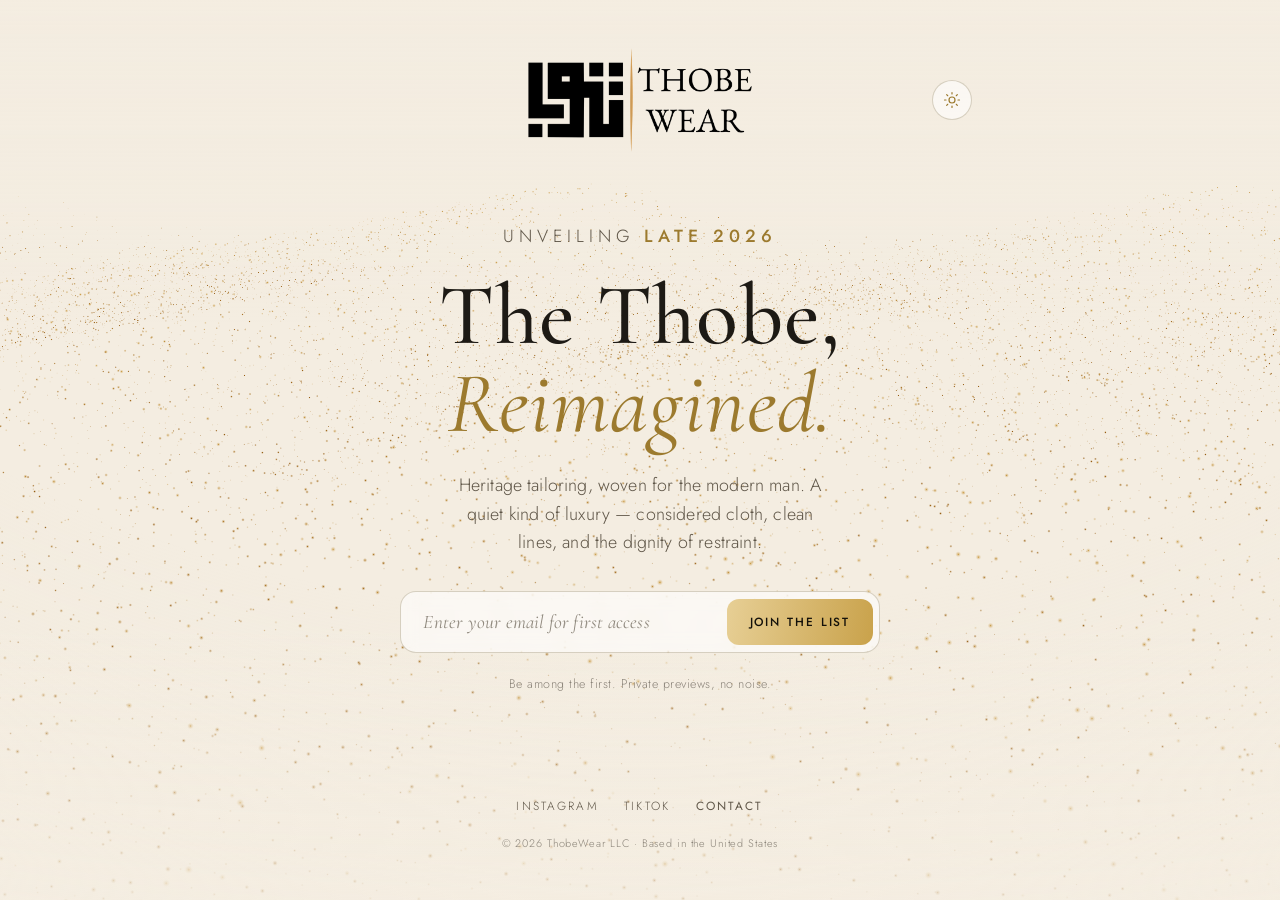
==== commit 8794c121: "Add Cloudflare Web Analytics beacon Privacy-friendly, cookieless analytics (no consent banner needed" ====
--- a/index.html
+++ b/index.html
@@ -190,5 +190,9 @@
   </dialog>
 
   <script type="module" src="main.js?v=29"></script>
+
+  <!-- Cloudflare Web Analytics (privacy-friendly, no cookies) -->
+  <script defer src="https://static.cloudflareinsights.com/beacon.min.js"
+          data-cf-beacon='{"token": "dffe61ce8e904b408821e4a0ad2a8da0"}'></script>
 </body>
 </html>
